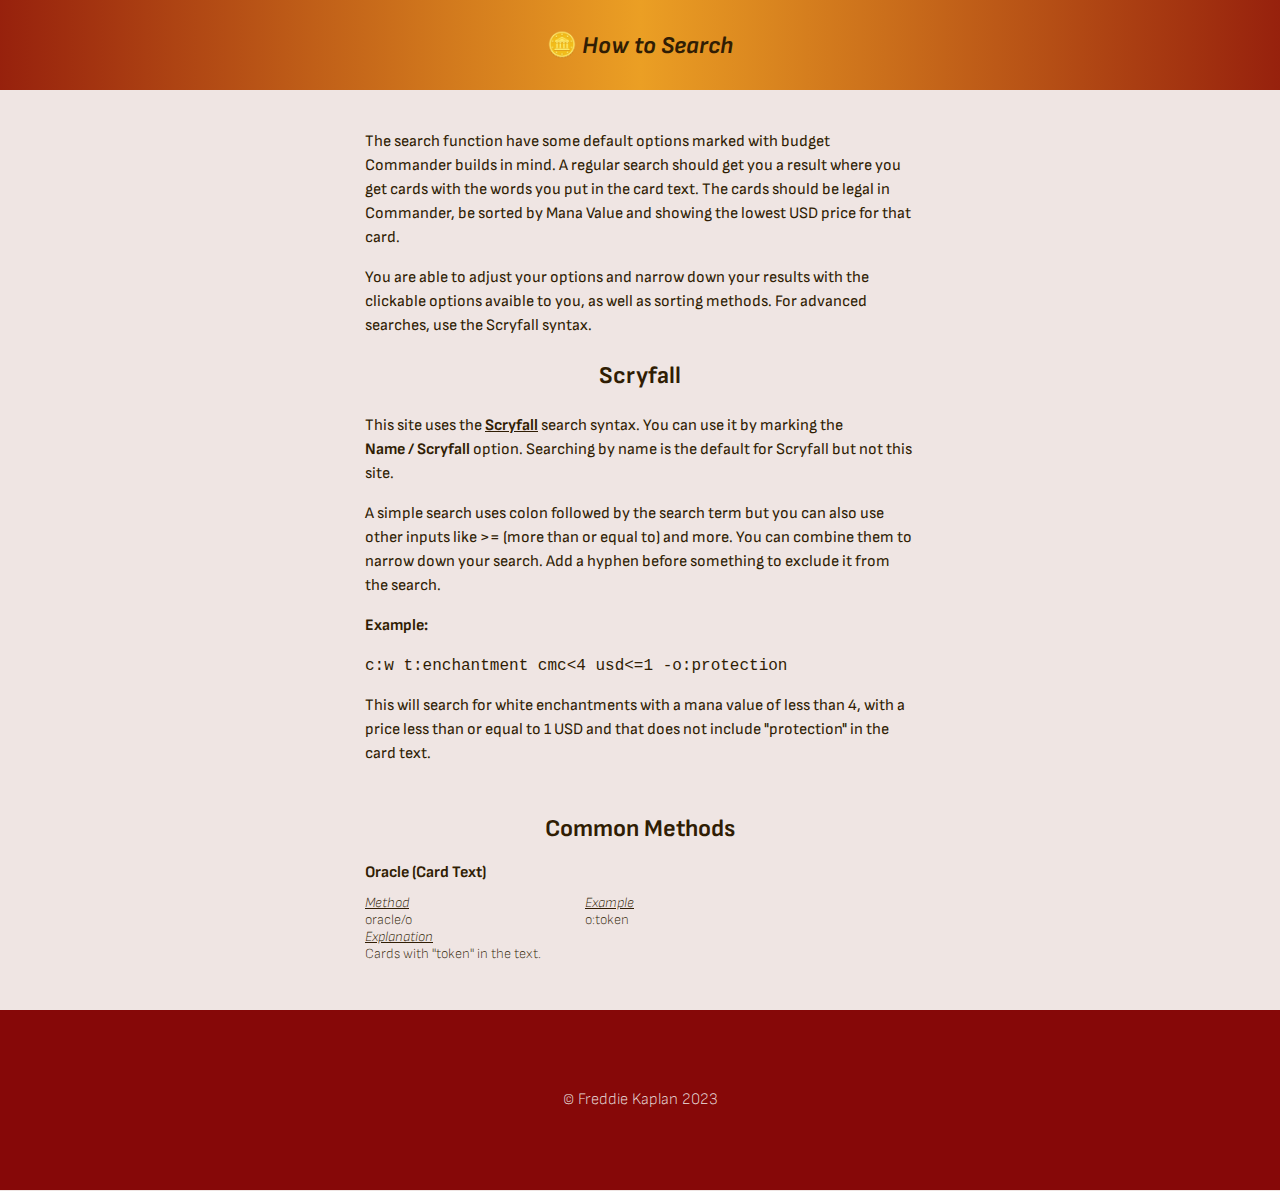
==== magic/search-info.html @ ff90f431 "Adding content to the search info page." ====
<!DOCTYPE html>
<html lang="en">
<head>
	<meta charset="UTF-8">
	<meta http-equiv="X-UA-Compatible" content="IE=edge">
	<meta name="viewport" content="width=device-width, initial-scale=1.0">
	<link rel="stylesheet" href="./styles/style.css">
	<link rel="stylesheet" href="./styles/how-to-search.css">
	<link rel="stylesheet" href="../../assets/fontawesome/css/fontawesome.min.css">
	<link rel="stylesheet" href="../../assets/fontawesome/css/solid.min.css">
	<style> @import url('https://fonts.googleapis.com/css2?family=Sofia+Sans:ital,wght@0,100;0,200;0,400;0,700;1,100;1,200;1,400;1,700&display=swap'); </style>
	<script src="./scripts/jquery-3.6.2.min.js"></script>
	<script defer src="./scripts/scripts.js"></script>
	<title>🪙 $50 Commander: How to Search</title>
</head>
<body>
	<header>
		<nav id="nav"><i class="fa-solid fa-bars"></i></nav>
		<h1 id="title"><span class="coin">🪙 </span>How to Search</h1>
	</header>
	<div class="menu">
		<a class="menu-link" href="index.html"><div class="menu-item">Home</div></a>
		<a class="menu-link" href="search-info.html"><div class="menu-item current">How to Search</div></a>
		<a class="menu-link" href="list.html"><div class="menu-item">List</div></a>
	</div>
	<main>
		<div class="help-intro">
			<p>The search function have some default options marked with budget Commander builds in mind. A regular search should get you a result where you get cards with the words you put in the card text. The cards should be legal in Commander, be 	sorted by Mana Value and showing the lowest USD price for that card.</p>
			<p>You are able to adjust your options and narrow down your results with the clickable options avaible to you, as well as sorting methods. For advanced searches, use the Scryfall syntax.</p>
			<h2>Scryfall</h2>
			<p>This site uses the <a href="https://www.scryfall.com">Scryfall</a> search syntax. You can use it by marking the <strong>Name&nbsp;/&nbsp;Scryfall</strong> option. Searching by name is the default for Scryfall but not this site.</p>
			<p>A simple search uses colon followed by the search term but you can also use other inputs like >= (more than or equal to) and more. You can combine them to narrow down your search. Add a hyphen before something to exclude it from the search.</p>

			<p><strong>Example:</strong></p>
			<code>c:w t:enchantment cmc&lt;4 usd&lt;=1 -o:protection</code>
			
			<p>This will search for white enchantments with a mana value of less than 4, with a price less than or equal to 1 USD and that does not include "protection" in the card text.</p>
		</div>
		<div class="scryfall-search">
			<h2>Common Methods</h2>
			
			<div class="grid-item help-title">Oracle (Card Text)</div>
			<div class="grid-container">
				<div class="grid-item">
					<span class="search-header">Method</span>
					<br>oracle/o
				</div>
				<div class="grid-item">
					<span class="search-header">Example</span>
					<br>o:token
				</div>
				<div class="grid-item">
					<span class="search-header">Explanation</span>
					<br>Cards with "token" in the text.
				</div>
			</div>

		</div>


	</main>
	<footer>
		&copy; Freddie Kaplan 2023
	</footer>
</body>
</html>
---- magic/styles/style.css ----
:root {
	--primary-color: #eb9f24;
	--secondary-color: rgb(134, 8, 8);
	--white: #efe5e3;
	--black: #301d04;
}

html {
	background-color: var(--white);
	height: 100vh;
}

body {
	color: var(--black);
	font-family: 'Sofia Sans', 'Franklin Gothic Medium', 'Arial Narrow', Arial, sans-serif;
	font-size: 16px;
	height: 100%;	
	margin: 0;
	text-align: center; 
}

* {
	-webkit-box-sizing: border-box;
	        box-sizing: border-box;
}

header {
	-webkit-box-align: center;
	    -ms-flex-align: center;
	        align-items: center;
	background-color: var(--primary-color);
	padding: 12px;
	position: relative;
	background-image: -webkit-gradient(linear, left top, right top, color-stop(-10%, var(--secondary-color)), color-stop(var(--primary-color)) , color-stop(110%, var(--secondary-color)));
	background-image: linear-gradient(to right, var(--secondary-color) -10%, var(--primary-color) , var(--secondary-color) 110%);
	background-size: 100% 100%;
	background-position: 50% 100%;
	background-repeat: no-repeat;
	display: -webkit-box;
	display: -ms-flexbox;
	display: flex;
	-webkit-box-pack: center;
	    -ms-flex-pack: center;
	        justify-content: center;
	height: 10vh;
	position: relative;
	z-index: 20;
}

h1 {
	font-size: 24px;
	font-style: italic;
	font-weight: 700;
}

h1,
h2 {
	text-align: center;
}

.coin {
	font-style: normal;
}

#nav {
	align-items: center;
	cursor: pointer;
	display: flex;
	height: 100%;
	left: 24px;
	position: absolute;
	width: 48px;
}

.fa-bars {
	font-size: 24px;
}

.menu {
	flex-direction: column;
	left: 0;
	position: absolute;
	top: calc(0px - 10vh - 301px);
	transition: top	0.5s;
	width: 200px;
}

.menu.active {
	display: flex;
	top: 10vh;
}

.menu-item {
	align-items: center;
	border: 1px solid #301d04;
	display: flex;
	background-color: var(--primary-color);
	font-size: 24px;
	height: 100px;
	justify-content: center;
}

.menu-item:hover {
	background-color: var(--secondary-color);
	color: #fff;
}

a:link,
a:active,
a:visited {
	color: var(--black);
	font-weight: 700;
}

a:hover {
	opacity: 0.6;
}

.menu-link,
.menu-link a,
.menu-link a:link,
.menu-link a:active,
.menu-link a:visited {
	color: var(--black);
	text-decoration: none;
}

.current {
	background-color: #cd721c;
}

main {
	display: -webkit-box;
	display: -ms-flexbox;
	display: flex;
	-webkit-box-orient: vertical;
	-webkit-box-direction: normal;
	    -ms-flex-direction: column;
	        flex-direction: column;
	margin: 0 24px 0 24px;
	min-height: 70vh;
	text-align: center;
}

.inputs {
	display: -webkit-box;
	display: -ms-flexbox;
	display: flex;
	-webkit-box-orient: vertical;
	-webkit-box-direction: normal;
	    -ms-flex-direction: column;
	        flex-direction: column;
	margin: 24px auto 0 auto;
	max-width: 280px;
}

.search-section {
	-webkit-box-align: center;
	    -ms-flex-align: center;
	        align-items: center;
	display: -webkit-box;
	display: -ms-flexbox;
	display: flex;
	-webkit-box-orient: horizontal;
	-webkit-box-direction: normal;
	    -ms-flex-direction: row;
	        flex-direction: row;
	-ms-flex-wrap: wrap;
	    flex-wrap: wrap;
	margin: 6px 0 0 0;
}

label,
button {
	cursor: pointer;
}

#search-button,
#clear-button {
	-webkit-box-shadow: rgba(50, 50, 93, 0.25) 0px 2px 5px -1px,rgba(0, 0, 0, 0.3) 0px 1px 3px -1px;
	        box-shadow: rgba(50, 50, 93, 0.25) 0px 2px 5px -1px,rgba(0, 0, 0, 0.3) 0px 1px 3px -1px;
}

.clicked-button {
	-webkit-box-shadow: none;
	        box-shadow: none;
}

#commander-id,
#search-term {
	border: 1.5px solid var(--black);
	background-color: #fff;
	border-radius: 4px;
	display: -webkit-box;
	display: -ms-flexbox;
	display: flex;
	-webkit-box-flex: 1;
	    -ms-flex-positive: 1;
	        flex-grow: 1;
	font-family: inherit;
	height: 32px;
	margin-bottom: 6px;
}

button#search-button,
#search-term {
	height: 40px;
}

#search-term:focus { 
    outline: none;
    border-color: var(--secondary-color);
}

input[type=text] {
	font-family: inherit;
	padding-left: 12px;
}

#clear-button,
#search-button {
	background-color: var(--primary-color);
	border-radius: 4px;
	border-style: none;
	color: var(--black);
	font-family: inherit;
	font-weight: 700;
	height: 32px;
	margin: 0 0 6px 6px;
	padding: 8px;
	width: 80px;
}

.fa-chevron-up a:hover,
#clear-button:hover,
#search-button:hover {
	opacity: 80%;
}

#clear-button {
	background-color: var(--secondary-color);
	color: #fff;
	margin: 12px 0 6px 0;
}

.search-title {
	font-weight: 700;
	margin-right: 12px;
}

input[type="radio"],
input[type="checkbox"] {
	display: none;
}

label.no-checkbox {
	border-radius: 11px;
	font-size: 16px;
	padding-bottom: 1px;
}

label.active {
	-webkit-text-decoration: underline;
	        text-decoration: underline;

	-webkit-text-decoration-style: double;
			text-decoration-style: double;
	-webkit-text-decoration-color: var(--primary-color);
			text-decoration-color: var(--primary-color);
}

label.no-checkbox.active {
	-webkit-box-shadow: 0 0 0 2px var(--primary-color);
	        box-shadow: 0 0 0 2px var(--primary-color);
	text-decoration: none;
}

select#commander-id {
	border: 1px solid var(--black);
}

.box-and-label {
	-webkit-box-align: center;
	    -ms-flex-align: center;
	        align-items: center;
	display: -webkit-box;
	display: -ms-flexbox;
	display: flex;
	-ms-flex-wrap: nowrap;
	    flex-wrap: nowrap;
	margin: 6px 0 6px 0;
}

.box-and-label label {
	margin-right: 12px;
}

.sort-and-clear,
.types-container,
.colors-container {
	display: -webkit-box;
	display: -ms-flexbox;
	display: flex;
	-webkit-box-orient: horizontal;
	-webkit-box-direction: normal;
	    -ms-flex-direction: row;
	        flex-direction: row;
	-ms-flex-wrap: wrap;
	    flex-wrap: wrap;
	margin: 0;
}

.sort-and-clear {
	margin-top: 12px;
}

.sort-setting {
	margin: 0 6px 0 12px;
}

main div {
	margin: 12px auto;
}

#results {
	display: -webkit-box;
	display: -ms-flexbox;
	display: flex;
	-webkit-box-orient: horizontal;
	-webkit-box-direction: normal;
	    -ms-flex-direction: row;
	        flex-direction: row;
	font-weight: 700;
	-webkit-box-pack: center;
	    -ms-flex-pack: center;
	        justify-content: center;
	margin: 12px 0 0 0;
}

.search-results {
	display: -webkit-box;
	display: -ms-flexbox;
	display: flex;
	-webkit-box-orient: horizontal;
	-webkit-box-direction: normal;
	    -ms-flex-direction: row;
	        flex-direction: row;
	-ms-flex-wrap: wrap;
	    flex-wrap: wrap;
}

.image,
.card-image > img {
	border-radius: 15px;
	-webkit-box-shadow: rgba(50, 50, 93, 0.25) 0px 2px 5px -1px,rgba(0, 0, 0, 0.3) 0px 1px 3px -1px;
	        box-shadow: rgba(50, 50, 93, 0.25) 0px 2px 5px -1px,rgba(0, 0, 0, 0.3) 0px 1px 3px -1px;
	cursor: pointer;
	height: 400px;
	margin: 0 6px 0 6px;
}

img.hidden {
	display: none;
}

.turn-card-over {
	background-color: inherit;
	border: none;
	cursor: pointer;
	font-size: 16px;
	margin-left: 12px;
}

.turn-card-over:hover {
	opacity: 0.6;
}

.card-image {
	font-weight: 700;
}

#back-to-top a,
#back-to-top a:visited,
#back-to-top {
	color: var(--secondary-color);
	font-size: 36px;
	left: /*96.5%;*/ calc(100vw - 24px);
	position: fixed;
	text-decoration: none;
	top: 94%;
}

.fa-chevron-up {
	font-size: 16px;
}

.copyright {
	text-align: center;
}

footer {
	-webkit-box-align: center;
	    -ms-flex-align: center;
	        align-items: center;
	background-color: var(--secondary-color);
	color: var(--white);
	font-weight: 200;
	display: -webkit-box;
	display: -ms-flexbox;
	display: flex;
	height: 20vh;
	-webkit-box-pack: center;
	    -ms-flex-pack: center;
	        justify-content: center;
	padding: 12px;
}

@media screen and (max-width: 620px) {

	.menu-item {
		width: 100vw;
	}
	
	#search-term {
		width: calc(100% - 20vw - 6px);
	}

	#search-button {
		margin-right: 0;
		width: 20vw;
	}

	#back-to-top a,
	#back-to-top a:visited,
	#back-to-top {
		left: 93%;
		top: 92%;
	}
}
---- magic/styles/how-to-search.css ----
.help-intro {
	line-height: 1.5;
	margin: 24px auto 0 auto;
	width: 550px;
	text-align: left;
}

.scryfall-search {
	max-width: 550px;
}

code {
	font-size: 16px;
}

.grid-container {
	display: grid;
	font-size: 14px;
	font-weight: 200;
	grid-template-columns: 40% 60%;
	grid-template-rows: 1fr;
	width: 550px;
}

.grid-item {
	margin: 0;
	text-align: left;
}

.help-title {
	font-weight: 700;
}

.search-header {
	font-style: italic;
	text-decoration: underline;
}

footer {
	margin-top: 24px;
}
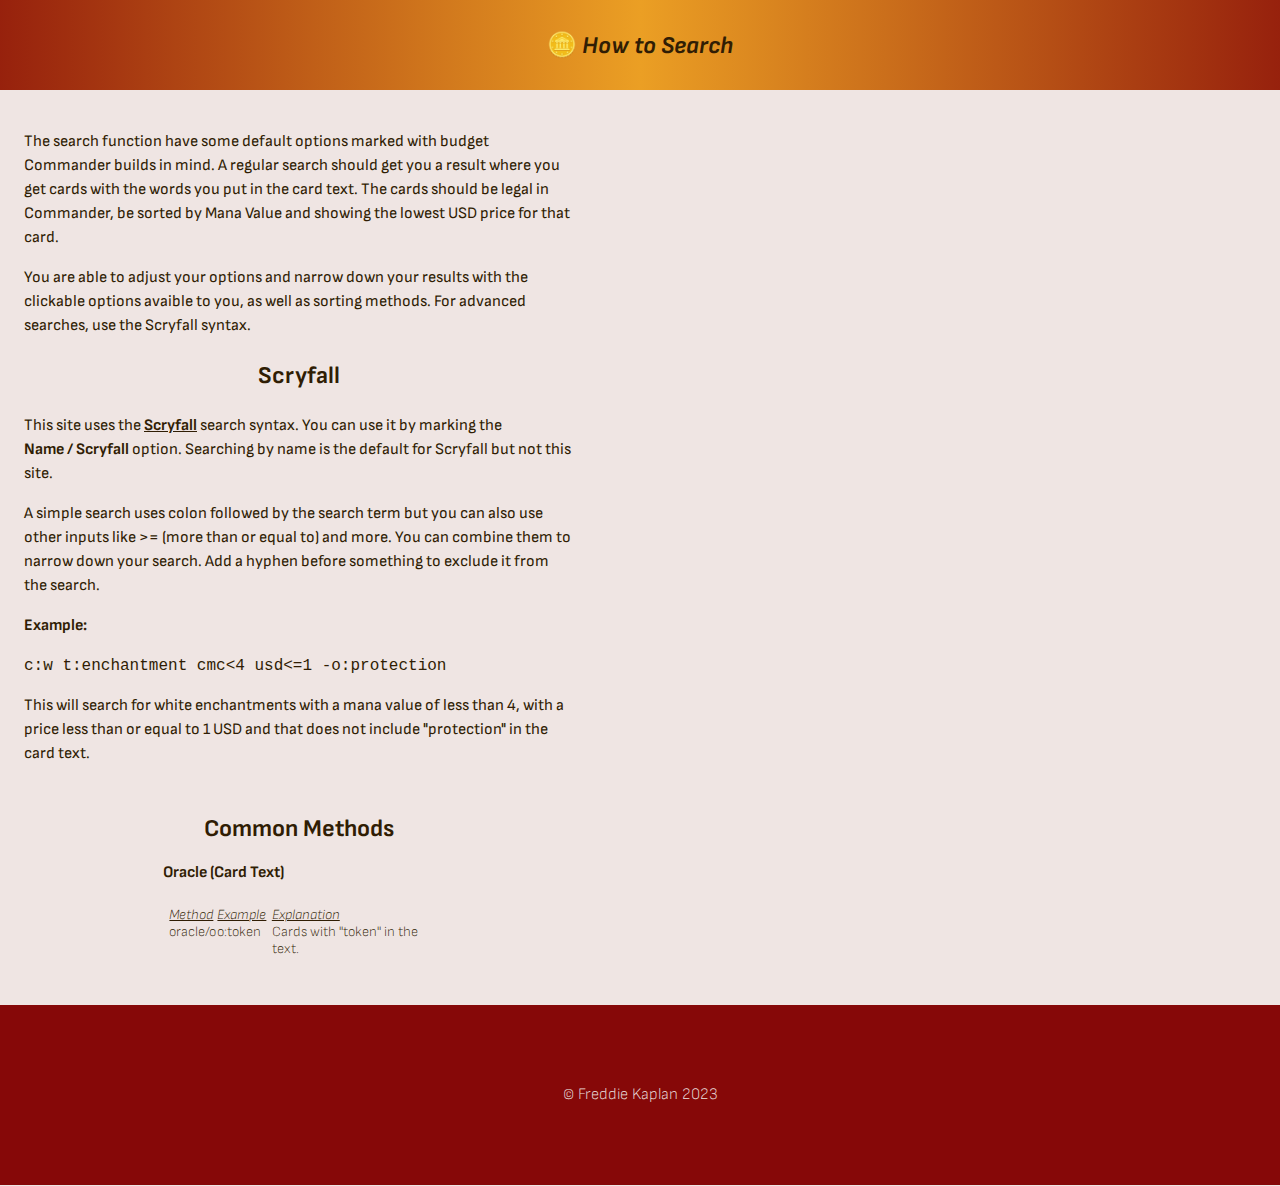
==== commit 135f0a93: "Add gitattributes" ====
--- a/magic/search-info.html
+++ b/magic/search-info.html
@@ -38,16 +38,18 @@
 		</div>
 		<div class="scryfall-search">
 			<h2>Common Methods</h2>
-			
+
 			<div class="grid-item help-title">Oracle (Card Text)</div>
 			<div class="grid-container">
-				<div class="grid-item">
-					<span class="search-header">Method</span>
-					<br>oracle/o
-				</div>
-				<div class="grid-item">
-					<span class="search-header">Example</span>
-					<br>o:token
+				<div class="desktop-two-columns">
+					<div class="grid-item">
+						<span class="search-header">Method</span>
+						<br>oracle/o
+					</div>
+					<div class="grid-item underneath">
+						<span class="search-header">Example</span>
+						<br>o:token
+					</div>
 				</div>
 				<div class="grid-item">
 					<span class="search-header">Explanation</span>
--- a/magic/styles/how-to-search.css
+++ b/magic/styles/how-to-search.css
@@ -1,12 +1,12 @@
+main {
+	max-width: 550px;
+}
+
 .help-intro {
 	line-height: 1.5;
 	margin: 24px auto 0 auto;
-	width: 550px;
+	width: 100%;
 	text-align: left;
-}
-
-.scryfall-search {
-	max-width: 550px;
 }
 
 code {
@@ -14,17 +14,24 @@
 }
 
 .grid-container {
+	align-items: baseline;
 	display: grid;
 	font-size: 14px;
 	font-weight: 200;
 	grid-template-columns: 40% 60%;
 	grid-template-rows: 1fr;
-	width: 550px;
+	
 }
 
 .grid-item {
 	margin: 0;
 	text-align: left;
+}
+
+.desktop-two-columns {
+	display: grid;
+	grid-template-columns: 50% 50%;
+	grid-template-rows: 1fr;
 }
 
 .help-title {
@@ -38,4 +45,14 @@
 
 footer {
 	margin-top: 24px;
+}
+
+@media screen and (max-width: 400px) {
+	.desktop-two-columns {
+		grid-template-columns: 100%;
+	}
+
+	.underneath {
+		
+	}
 }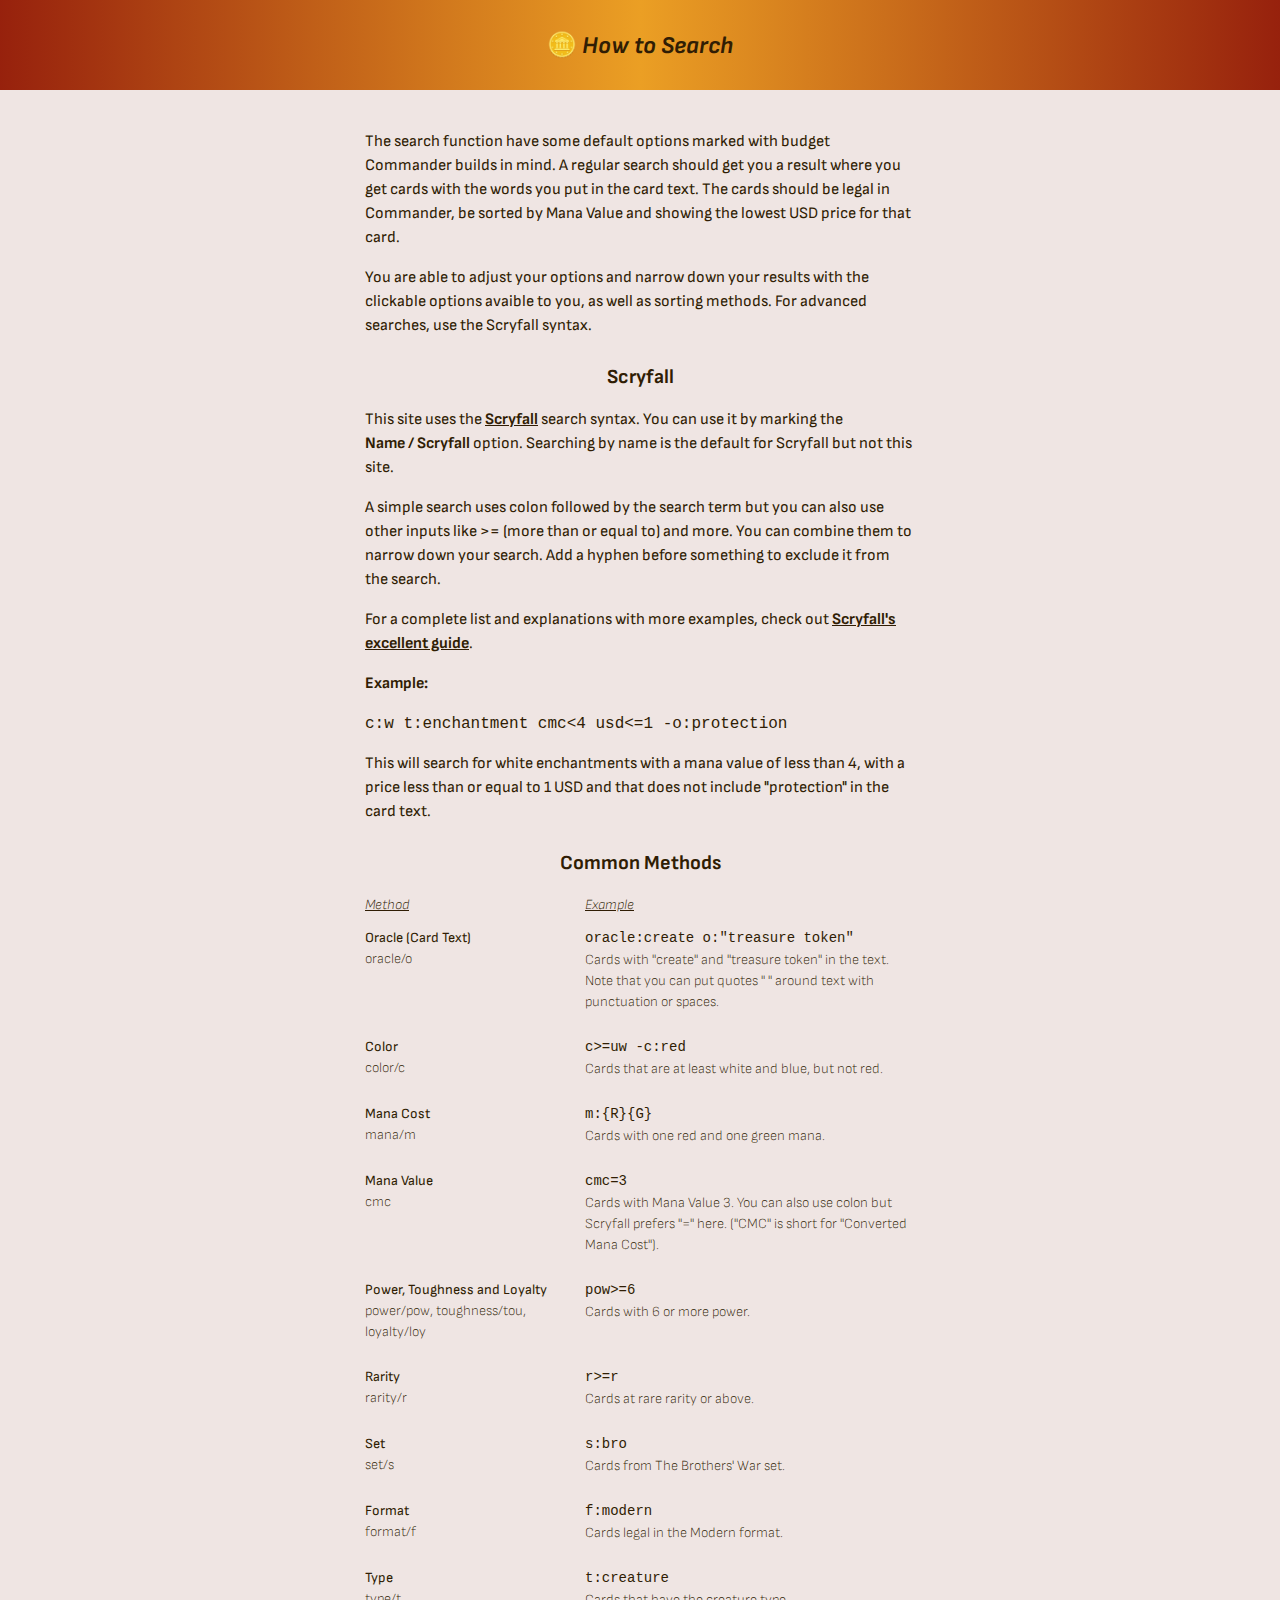
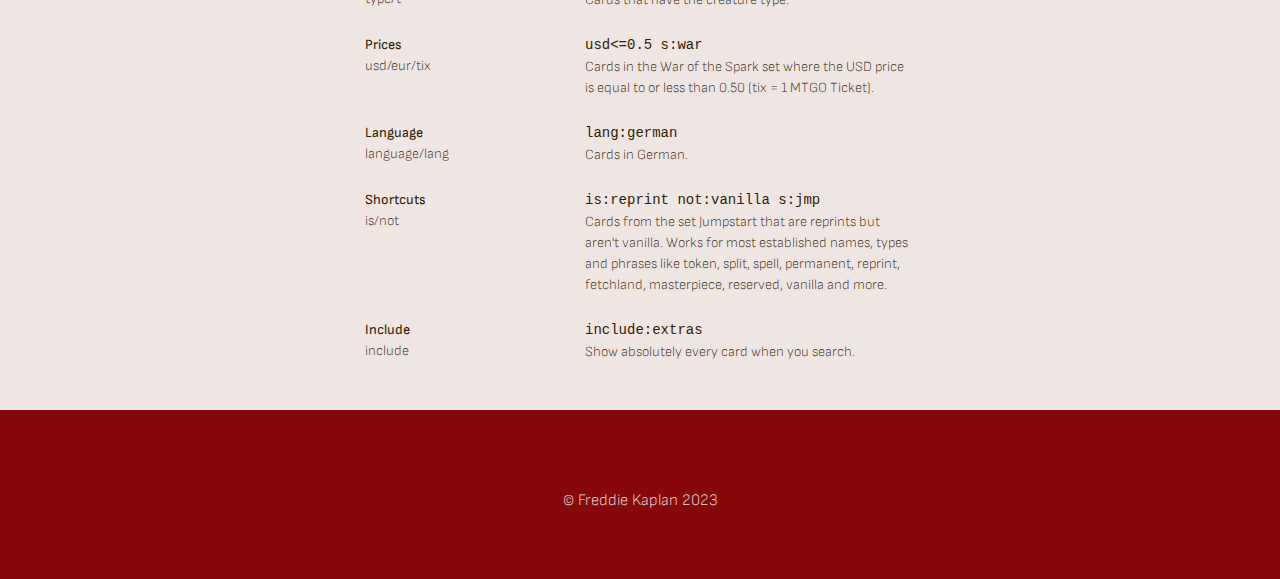
==== commit d55c737d: "Search-help page is finished and updated menu." ====
--- a/magic/search-info.html
+++ b/magic/search-info.html
@@ -1,5 +1,6 @@
 <!DOCTYPE html>
 <html lang="en">
+
 <head>
 	<meta charset="UTF-8">
 	<meta http-equiv="X-UA-Compatible" content="IE=edge">
@@ -13,6 +14,7 @@
 	<script defer src="./scripts/scripts.js"></script>
 	<title>🪙 $50 Commander: How to Search</title>
 </head>
+
 <body>
 	<header>
 		<nav id="nav"><i class="fa-solid fa-bars"></i></nav>
@@ -23,46 +25,168 @@
 		<a class="menu-link" href="search-info.html"><div class="menu-item current">How to Search</div></a>
 		<a class="menu-link" href="list.html"><div class="menu-item">List</div></a>
 	</div>
-	<main>
-		<div class="help-intro">
-			<p>The search function have some default options marked with budget Commander builds in mind. A regular search should get you a result where you get cards with the words you put in the card text. The cards should be legal in Commander, be 	sorted by Mana Value and showing the lowest USD price for that card.</p>
-			<p>You are able to adjust your options and narrow down your results with the clickable options avaible to you, as well as sorting methods. For advanced searches, use the Scryfall syntax.</p>
-			<h2>Scryfall</h2>
-			<p>This site uses the <a href="https://www.scryfall.com">Scryfall</a> search syntax. You can use it by marking the <strong>Name&nbsp;/&nbsp;Scryfall</strong> option. Searching by name is the default for Scryfall but not this site.</p>
-			<p>A simple search uses colon followed by the search term but you can also use other inputs like >= (more than or equal to) and more. You can combine them to narrow down your search. Add a hyphen before something to exclude it from the search.</p>
-
-			<p><strong>Example:</strong></p>
-			<code>c:w t:enchantment cmc&lt;4 usd&lt;=1 -o:protection</code>
-			
-			<p>This will search for white enchantments with a mana value of less than 4, with a price less than or equal to 1 USD and that does not include "protection" in the card text.</p>
-		</div>
-		<div class="scryfall-search">
-			<h2>Common Methods</h2>
-
-			<div class="grid-item help-title">Oracle (Card Text)</div>
-			<div class="grid-container">
-				<div class="desktop-two-columns">
+	<div class="close-menu">
+		<main>
+			<div class="help-intro">
+				<p>The search function have some default options marked with budget Commander builds in mind. A regular search should get you a result where you get cards with the words you put in the card text. The cards should be legal in Commander, be 	sorted by Mana Value and showing the lowest USD price for that card.</p>
+				<p>You are able to adjust your options and narrow down your results with the clickable options avaible to you, as well as sorting methods. For advanced searches, use the Scryfall syntax.</p>
+				<h2>Scryfall</h2>
+				<p>This site uses the <a href="https://www.scryfall.com">Scryfall</a> search syntax. You can use it by marking the <strong>Name&nbsp;/&nbsp;Scryfall</strong> option. Searching by name is the default for Scryfall but not this site.</p>
+				<p>A simple search uses colon followed by the search term but you can also use other inputs like >= (more than or equal to) and more. You can combine them to narrow down your search. Add a hyphen before something to exclude it from the search.</p>
+				<p>For a complete list and explanations with more examples, check out <a href="https://scryfall.com/docs/syntax">Scryfall's excellent guide</a>.</p>
+				<p><strong>Example:</strong></p>
+				<code>c:w t:enchantment cmc&lt;4 usd&lt;=1 -o:protection</code>
+				<p>This will search for white enchantments with a mana value of less than 4, with a price less than or equal to 1 USD and that does not include "protection" in the card text.</p>
+			</div>
+			<section class="scryfall-search">
+				<h2>Common Methods</h2>
+				<div class="grid-container grid-headers">
 					<div class="grid-item">
 						<span class="search-header">Method</span>
+					</div>
+					<div class="grid-item">
+						<span class="search-header">Example</span>
+					</div>
+				</div>
+				<div class="grid-container first-item">
+					<div class="grid-item">
+						<span class="help-title">Oracle (Card Text)</span>
 						<br>oracle/o
 					</div>
-					<div class="grid-item underneath">
-						<span class="search-header">Example</span>
-						<br>o:token
+					<div class="grid-item">
+						<code>oracle:create o:"treasure token"</code>
+						<br>Cards with "create" and "treasure token" in the text. Note that you can put quotes " " around text with punctuation or spaces.
 					</div>
 				</div>
-				<div class="grid-item">
-					<span class="search-header">Explanation</span>
-					<br>Cards with "token" in the text.
+				<div class="grid-container">
+					<div class="grid-item">
+						<span class="help-title">Color</span>
+						<br>color/c
+					</div>
+					<div class="grid-item">
+						<code>c>=uw -c:red</code>
+						<br>Cards that are at least white and blue, but not red.
+					</div>
 				</div>
+				<div class="grid-container">
+					<div class="grid-item">
+						<span class="help-title">Mana Cost</span>
+						<br>mana/m
+					</div>
+					<div class="grid-item">
+						<code>m:{R}{G}</code>
+						<br>Cards with one red and one green mana.
+					</div>
+				</div>
+				<div class="grid-container">
+					<div class="grid-item">
+						<span class="help-title">Mana Value</span>
+						<br>cmc
+					</div>
+					<div class="grid-item">
+						<code>cmc=3</code>
+						<br>Cards with Mana Value 3. You can also use colon but Scryfall prefers "=" here. ("CMC" is short for "Converted Mana Cost"). 
+					</div>
+				</div>
+				<div class="grid-container">
+					<div class="grid-item">
+						<span class="help-title">Power, Toughness and Loyalty</span>
+						<br>power/pow, toughness/tou, loyalty/loy
+					</div>
+					<div class="grid-item">
+						<code>pow>=6</code>
+						<br>Cards with 6 or more power.
+					</div>
+				</div>
+				<div class="grid-container">
+					<div class="grid-item">
+						<span class="help-title">Rarity</span>
+						<br>rarity/r
+					</div>
+					<div class="grid-item">
+						<code>r>=r</code>
+						<br>Cards at rare rarity or above.
+					</div>
+				</div>
+				<div class="grid-container">
+					<div class="grid-item">
+						<span class="help-title">Set</span>
+						<br>set/s
+					</div>
+					<div class="grid-item">
+						<code>s:bro</code>
+						<br>Cards from The Brothers' War set.
+					</div>
+				</div>
+				<div class="grid-container">
+					<div class="grid-item">
+						<span class="help-title">Format</span>
+						<br>format/f
+					</div>
+					<div class="grid-item">
+						<code>f:modern</code>
+						<br>Cards legal in the Modern format.
+					</div>
+				</div>
+				<div class="grid-container">
+					<div class="grid-item">
+						<span class="help-title">Type</span>
+						<br>type/t
+					</div>
+					<div class="grid-item">
+						<code>t:creature</code>
+						<br>Cards that have the creature type.
+					</div>
+				</div>
+				<div class="grid-container">
+					<div class="grid-item">
+						<span class="help-title">Prices</span>
+						<br>usd/eur/tix
+					</div>
+					<div class="grid-item">
+						<code>usd&lt;=0.5 s:war</code>
+						<br>Cards in the War of the Spark set where the USD price is equal to or less than 0.50 (tix = 1 MTGO Ticket).
+					</div>
+				</div>
+				<div class="grid-container">
+					<div class="grid-item">
+						<span class="help-title">Language</span>
+						<br>language/lang
+					</div>
+					<div class="grid-item">
+						<code>lang:german</code>
+						<br>Cards in German.
+					</div>
+				</div>
+				<div class="grid-container">
+					<div class="grid-item">
+						<span class="help-title">Shortcuts</span>
+						<br>is/not
+					</div>
+					<div class="grid-item">
+						<code>is:reprint not:vanilla s:jmp</code>
+						<br>Cards from the set Jumpstart that are reprints but aren't vanilla. Works for most established names, types and phrases like token, split, spell, permanent, reprint, fetchland, masterpiece, reserved, vanilla and more.
+					</div>
+				</div>
+				<div class="grid-container">
+					<div class="grid-item">
+						<span class="help-title">Include</span>
+						<br>include
+					</div>
+					<div class="grid-item">
+						<code>include:extras</code>
+						<br>Show absolutely every card when you search.
+					</div>
+				</div>
+			</section>
+			<div id="back-to-top">
+				<a href="#title"><i class="fa-solid fa-chevron-up"></i></a>
 			</div>
+		</main>
+		<footer>
+			&copy; Freddie Kaplan 2023
+		</footer>
+	</div>
+</body>
 
-		</div>
-
-
-	</main>
-	<footer>
-		&copy; Freddie Kaplan 2023
-	</footer>
-</body>
 </html>
--- a/magic/styles/style.css
+++ b/magic/styles/style.css
@@ -53,6 +53,11 @@
 	font-weight: 700;
 }
 
+h2 {
+	font-size: 20px;
+	margin: 24px auto 12px auto;
+}
+
 h1,
 h2 {
 	text-align: center;
@@ -77,16 +82,16 @@
 }
 
 .menu {
-	flex-direction: column;
+	display: flex;
+	flex-direction: row;
 	left: 0;
 	position: absolute;
 	top: calc(0px - 10vh - 301px);
 	transition: top	0.5s;
-	width: 200px;
+	width: 100vw;
 }
 
 .menu.active {
-	display: flex;
 	top: 10vh;
 }
 
@@ -96,8 +101,14 @@
 	display: flex;
 	background-color: var(--primary-color);
 	font-size: 24px;
+	flex-grow: 1;
 	height: 100px;
 	justify-content: center;
+	width: 15ch;
+}
+
+a.menu-link:hover {
+	opacity: 1;
 }
 
 .menu-item:hover {
@@ -122,6 +133,8 @@
 .menu-link a:active,
 .menu-link a:visited {
 	color: var(--black);
+	display: flex;
+	flex-grow: 1;
 	text-decoration: none;
 }
 
@@ -416,6 +429,9 @@
 }
 
 @media screen and (max-width: 620px) {
+	.menu {
+		flex-direction: column;
+	}
 
 	.menu-item {
 		width: 100vw;
--- a/magic/styles/how-to-search.css
+++ b/magic/styles/how-to-search.css
@@ -1,10 +1,20 @@
-main {
-	max-width: 550px;
+main div {
+	margin: 0;
 }
 
+.scryfall-search > h2 {
+	margin-top: 8px;
+}
+
+div.help-intro {
+	margin-top: 24px;
+}
+
+.scryfall-search,
 .help-intro {
 	line-height: 1.5;
-	margin: 24px auto 0 auto;
+	margin: 0 auto 0 auto;
+	max-width: 550px;
 	width: 100%;
 	text-align: left;
 }
@@ -20,39 +30,33 @@
 	font-weight: 200;
 	grid-template-columns: 40% 60%;
 	grid-template-rows: 1fr;
-	
+	margin-top: 24px;
+	font-size: 14px;
 }
 
-.grid-item {
-	margin: 0;
-	text-align: left;
+.grid-item > code {
+	font-size: 14px;
 }
 
-.desktop-two-columns {
-	display: grid;
-	grid-template-columns: 50% 50%;
-	grid-template-rows: 1fr;
+.grid-headers {
+	margin-top: 16px;
 }
 
 .help-title {
-	font-weight: 700;
+	font-weight: 400;
+	margin: 12px 0 6px 0;
 }
 
 .search-header {
 	font-style: italic;
+	margin-bottom: 12px;
 	text-decoration: underline;
+}   
+
+.first-item {
+	margin-top: 12px;
 }
 
 footer {
-	margin-top: 24px;
-}
-
-@media screen and (max-width: 400px) {
-	.desktop-two-columns {
-		grid-template-columns: 100%;
-	}
-
-	.underneath {
-		
-	}
+	margin-top: 48px;
 }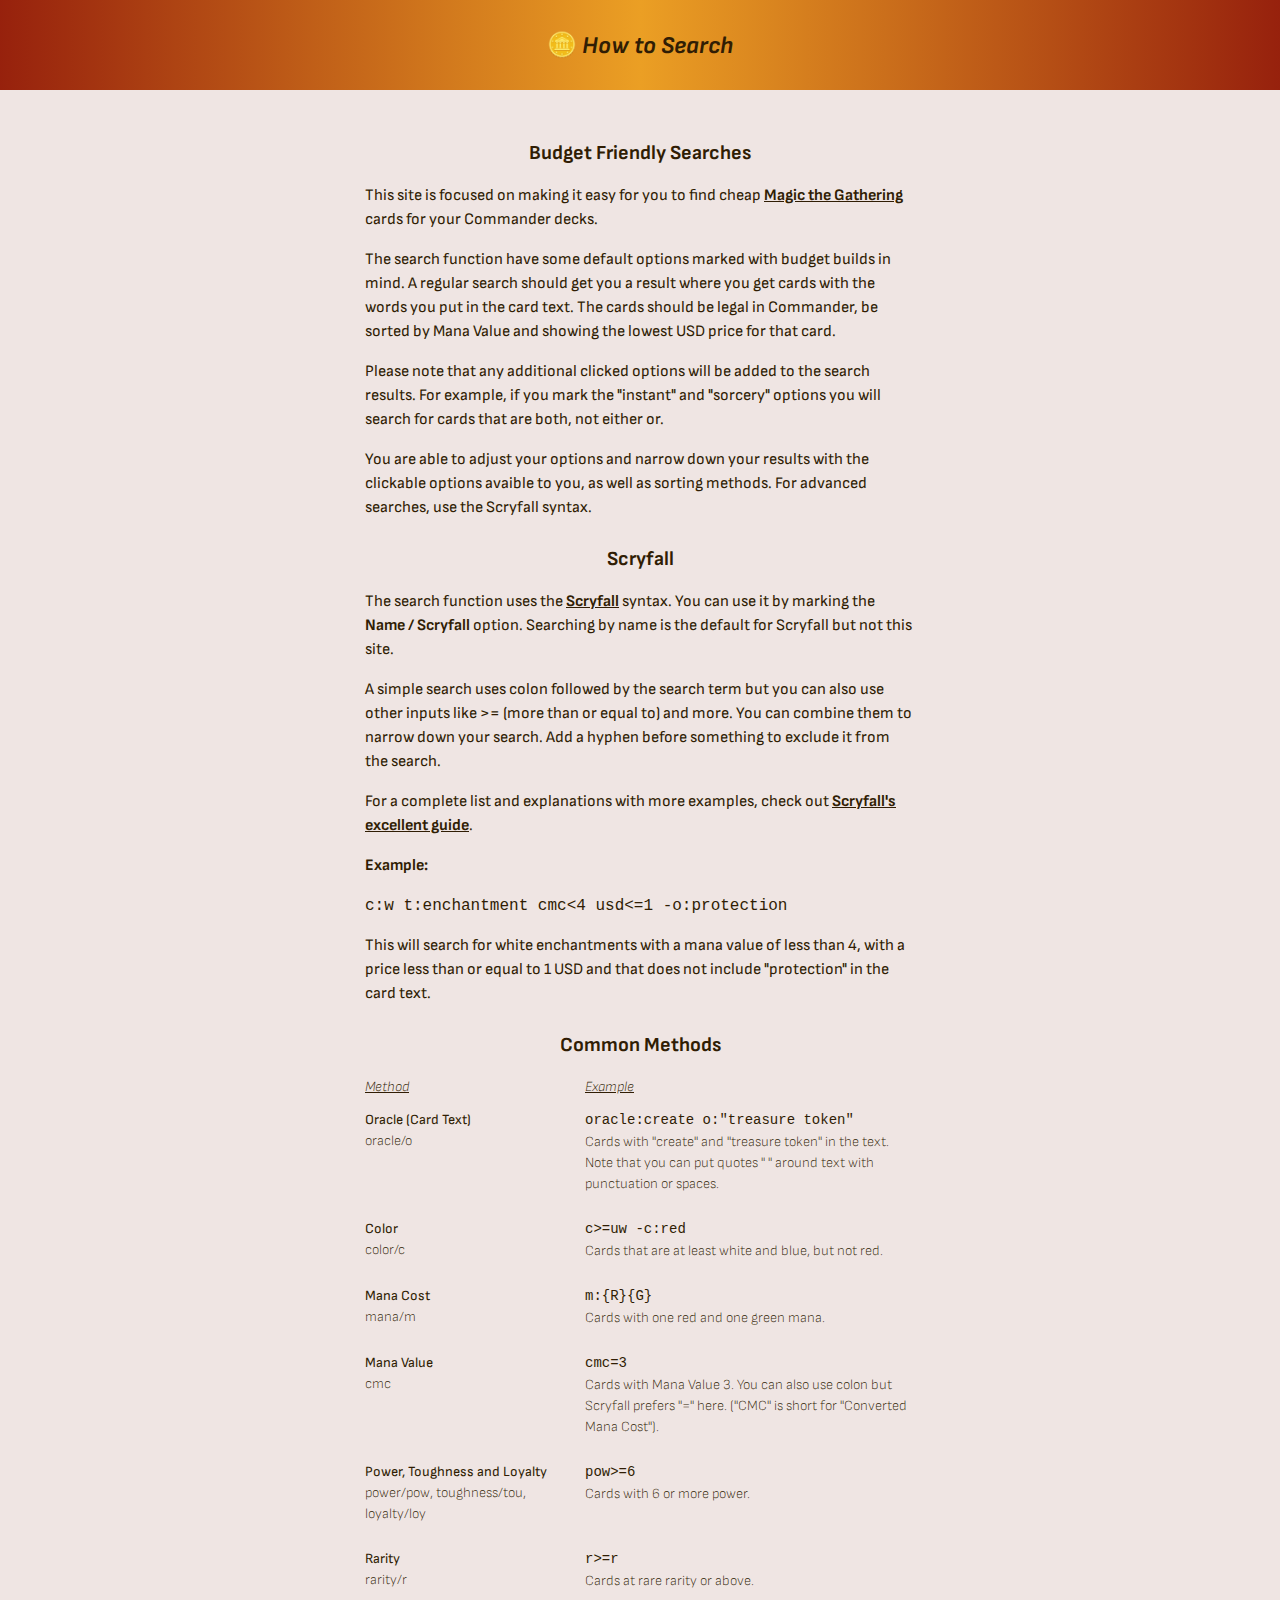
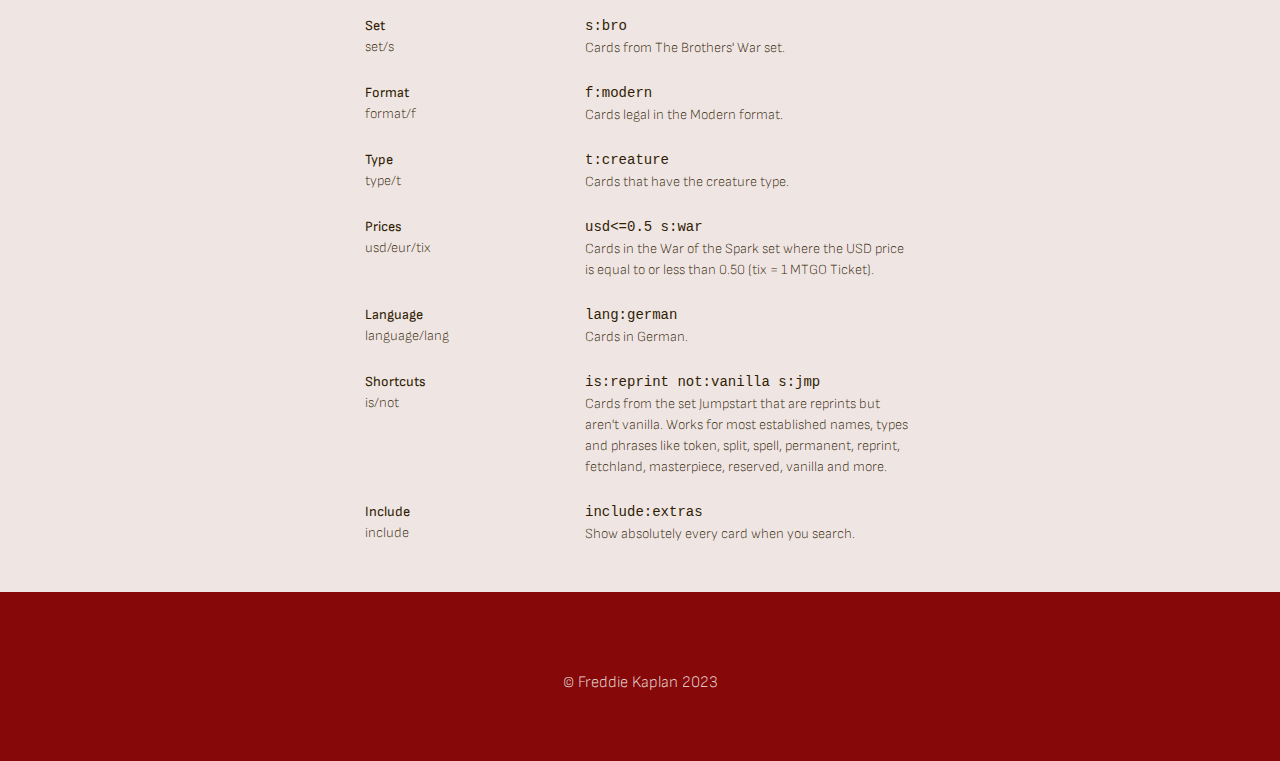
==== commit 0317dfa7: "Fixed copy function but still WIP" ====
--- a/magic/search-info.html
+++ b/magic/search-info.html
@@ -7,8 +7,8 @@
 	<meta name="viewport" content="width=device-width, initial-scale=1.0">
 	<link rel="stylesheet" href="./styles/style.css">
 	<link rel="stylesheet" href="./styles/how-to-search.css">
-	<link rel="stylesheet" href="../../assets/fontawesome/css/fontawesome.min.css">
-	<link rel="stylesheet" href="../../assets/fontawesome/css/solid.min.css">
+	<link rel="stylesheet" href="../assets/fontawesome/css/fontawesome.min.css">
+	<link rel="stylesheet" href="../assets/fontawesome/css/solid.min.css">
 	<style> @import url('https://fonts.googleapis.com/css2?family=Sofia+Sans:ital,wght@0,100;0,200;0,400;0,700;1,100;1,200;1,400;1,700&display=swap'); </style>
 	<script src="./scripts/jquery-3.6.2.min.js"></script>
 	<script defer src="./scripts/scripts.js"></script>
@@ -28,10 +28,14 @@
 	<div class="close-menu">
 		<main>
 			<div class="help-intro">
-				<p>The search function have some default options marked with budget Commander builds in mind. A regular search should get you a result where you get cards with the words you put in the card text. The cards should be legal in Commander, be 	sorted by Mana Value and showing the lowest USD price for that card.</p>
+				<h2>Budget Friendly Searches</h2>
+				<p>This site is focused on making it easy for you to find cheap <a href="https://magic.wizards.com/en">Magic the Gathering</a> cards for your Commander decks.</p>
+				<p>The search function have some default options marked with budget builds in mind. A regular search should get you a result where you get cards with the words you put in the card text. The cards should be legal in Commander, be sorted by Mana Value and showing the lowest USD price for that card.</p>
+				<p>Please note that any additional clicked options will be added to the search results. For example, if you mark the "instant" and "sorcery" options you will search for cards that are both, not either or.
+				</p>
 				<p>You are able to adjust your options and narrow down your results with the clickable options avaible to you, as well as sorting methods. For advanced searches, use the Scryfall syntax.</p>
 				<h2>Scryfall</h2>
-				<p>This site uses the <a href="https://www.scryfall.com">Scryfall</a> search syntax. You can use it by marking the <strong>Name&nbsp;/&nbsp;Scryfall</strong> option. Searching by name is the default for Scryfall but not this site.</p>
+				<p>The search function uses the <a href="https://www.scryfall.com">Scryfall</a> syntax. You can use it by marking the <strong>Name&nbsp;/&nbsp;Scryfall</strong> option. Searching by name is the default for Scryfall but not this site.</p>
 				<p>A simple search uses colon followed by the search term but you can also use other inputs like >= (more than or equal to) and more. You can combine them to narrow down your search. Add a hyphen before something to exclude it from the search.</p>
 				<p>For a complete list and explanations with more examples, check out <a href="https://scryfall.com/docs/syntax">Scryfall's excellent guide</a>.</p>
 				<p><strong>Example:</strong></p>
--- a/magic/styles/style.css
+++ b/magic/styles/style.css
@@ -8,6 +8,7 @@
 html {
 	background-color: var(--white);
 	height: 100vh;
+	scroll-behavior: smooth;
 }
 
 body {
@@ -164,7 +165,15 @@
 	    -ms-flex-direction: column;
 	        flex-direction: column;
 	margin: 24px auto 0 auto;
-	max-width: 280px;
+	max-width: 550px;
+}
+
+.desktop-search-row {
+	display: flex;
+	flex-direction: row;
+	flex-wrap: wrap;
+	gap: 16px;
+	margin: 0;
 }
 
 .search-section {
@@ -180,7 +189,7 @@
 	        flex-direction: row;
 	-ms-flex-wrap: wrap;
 	    flex-wrap: wrap;
-	margin: 6px 0 0 0;
+	margin: 4px 0;
 }
 
 label,
@@ -197,6 +206,7 @@
 .clicked-button {
 	-webkit-box-shadow: none;
 	        box-shadow: none;
+	cursor: wait;
 }
 
 #commander-id,
@@ -213,6 +223,15 @@
 	font-family: inherit;
 	height: 32px;
 	margin-bottom: 6px;
+}
+
+.cmd-id,
+#commander-id {
+	margin: 0;
+}
+
+#search-term {
+	font-size: 16px;
 }
 
 button#search-button,
@@ -262,30 +281,51 @@
 }
 
 input[type="radio"],
-input[type="checkbox"] {
+input[type="checkbox"],
+.card-name-copy,
+img.hidden {
 	display: none;
+}
+
+label.active {
+	-webkit-text-decoration: underline;
+	text-decoration: underline;
+	-webkit-text-decoration-style: double;
+	text-decoration-style: double;
+	-webkit-text-decoration-color: var(--primary-color);
+	text-decoration-color: var(--primary-color);
 }
 
 label.no-checkbox {
 	border-radius: 11px;
 	font-size: 16px;
 	padding-bottom: 1px;
-}
-
-label.active {
-	-webkit-text-decoration: underline;
-	        text-decoration: underline;
-
-	-webkit-text-decoration-style: double;
-			text-decoration-style: double;
-	-webkit-text-decoration-color: var(--primary-color);
-			text-decoration-color: var(--primary-color);
-}
-
-label.no-checkbox.active {
-	-webkit-box-shadow: 0 0 0 2px var(--primary-color);
-	        box-shadow: 0 0 0 2px var(--primary-color);
 	text-decoration: none;
+}
+
+.marked-color {
+	margin: 0 12px 0 0;
+}
+
+.marked-color > label.no-checkbox {
+	align-items: center;
+	border-color: var(--white);
+	border-radius: 50%;
+	border-style: solid;
+	border-width: 2px;
+	display: flex;
+	height: 2.5ch;
+	justify-content: center;
+	margin-right: 12px;
+	width: 2.5ch;
+}
+
+.marked-color > label.no-checkbox.active {
+	border-color: var(--primary-color);
+}
+
+.marked-color > label.no-checkbox {
+	margin: 0 auto;
 }
 
 select#commander-id {
@@ -299,9 +339,10 @@
 	display: -webkit-box;
 	display: -ms-flexbox;
 	display: flex;
+	height: 32px;
 	-ms-flex-wrap: nowrap;
 	    flex-wrap: nowrap;
-	margin: 6px 0 6px 0;
+	margin: 0;
 }
 
 .box-and-label label {
@@ -347,7 +388,7 @@
 	-webkit-box-pack: center;
 	    -ms-flex-pack: center;
 	        justify-content: center;
-	margin: 12px 0 0 0;
+	padding: 32px 0 0 0;
 }
 
 .search-results {
@@ -372,10 +413,6 @@
 	margin: 0 6px 0 6px;
 }
 
-img.hidden {
-	display: none;
-}
-
 .turn-card-over {
 	background-color: inherit;
 	border: none;
@@ -390,6 +427,11 @@
 
 .card-image {
 	font-weight: 700;
+}
+
+.clipboard-emoji {
+	display: inline-block;
+	width: 2ch;
 }
 
 #back-to-top a,
@@ -437,13 +479,25 @@
 		width: 100vw;
 	}
 	
+	.inputs {
+		max-width: 280px;
+	}
+
+	.search-section {
+		margin: 4px 0 0 0;
+	}
+
 	#search-term {
 		width: calc(100% - 20vw - 6px);
 	}
 
 	#search-button {
 		margin-right: 0;
-		width: 20vw;
+		width: 14vw;
+	}
+
+	.desktop-search-row {
+		gap: 0;
 	}
 
 	#back-to-top a,
